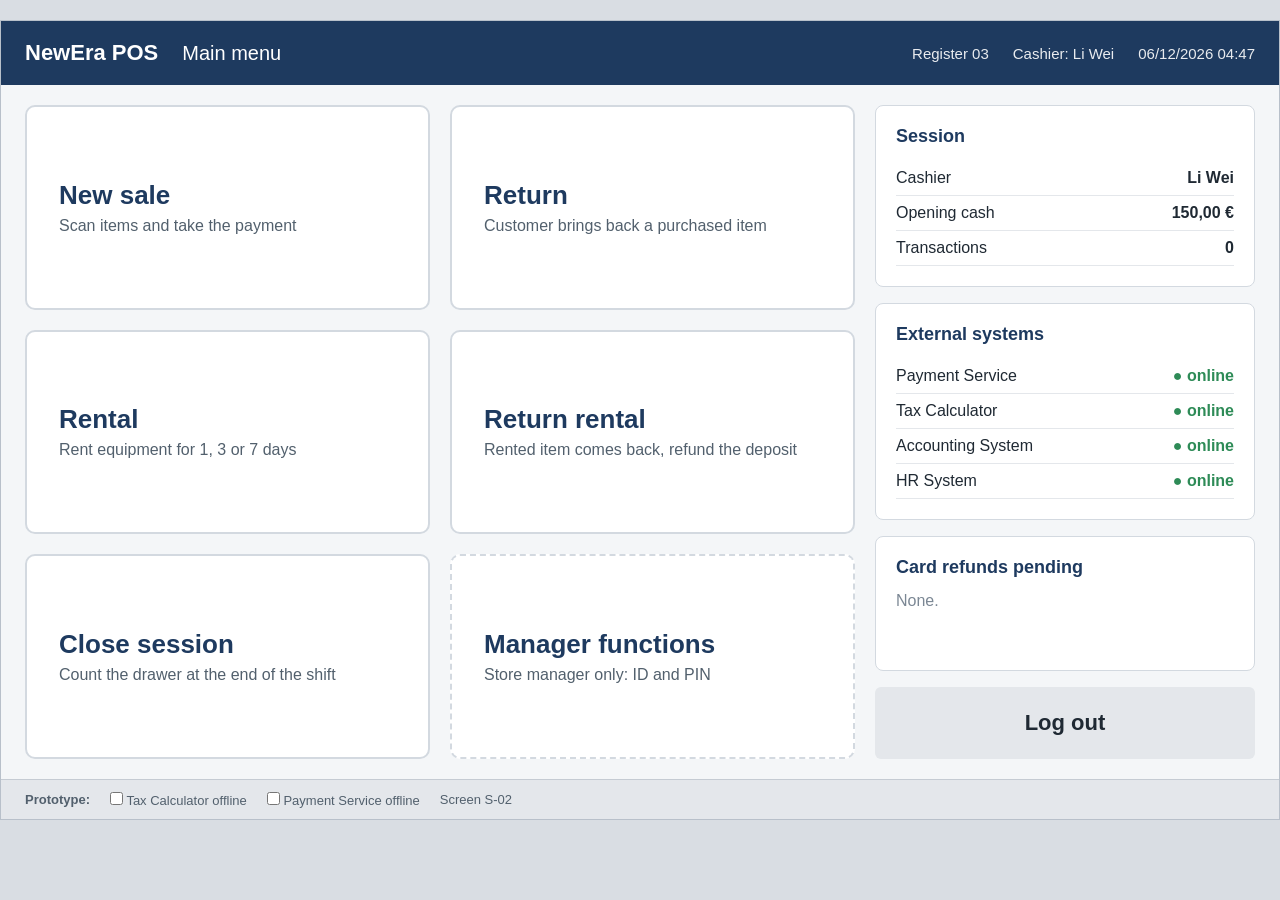
==== docs/design/prototype/manager.html @ 74904e0d "W10 - UI prototype M-01 to M-04; reorder list, sessions to review, settings, catalog import, Account" ====
<!DOCTYPE html>
<html lang="en">
<head>
  <meta charset="UTF-8">
  <title>NewEra POS - Manager functions</title>
  <link rel="stylesheet" href="styles.css">
</head>
<body>
  <div class="screen">
    <div class="topbar">
      <span class="logo">NewEra POS</span>
      <span class="title">Manager functions</span>
      <span class="info">Register 03</span>
      <span class="info" id="manager"></span>
      <span class="info" id="clock"></span>
    </div>

    <div class="main">
      <div class="left">
        <div class="tabs">
          <button class="tab selected" id="tab-1" onclick="show(1)">Reorder and stock check</button>
          <button class="tab" id="tab-2" onclick="show(2)">Sessions to review</button>
          <button class="tab" id="tab-3" onclick="show(3)">Settings</button>
          <button class="tab" id="tab-4" onclick="show(4)">Catalog import</button>
        </div>

        <!-- M-01: FR-68, FR-19, BR-09 -->
        <div class="panel grow" id="m-1">
          <h2>Products to reorder or to check</h2>
          <table>
            <thead>
              <tr><th>Item ID</th><th>Description</th><th class="num">Stock</th><th class="num">Threshold</th><th>Why</th></tr>
            </thead>
            <tbody>
              <tr><td>1003</td><td>Wood screws 4x40 (box 200)</td><td class="num">8</td><td class="num">10</td><td>Below the reorder threshold</td></tr>
              <tr><td>1005</td><td>Work gloves</td><td class="num">0</td><td class="num">10</td><td>Stock check: 3 sold that were not in stock</td></tr>
            </tbody>
          </table>
        </div>

        <!-- M-02: FR-74, FR-75, BR-17 -->
        <div class="panel grow hidden" id="m-2">
          <h2>Sessions with a cash difference larger than 5,00 €</h2>
          <div id="sessions"></div>
          <div id="review-msg" class="msg msg-ok hidden" style="margin-top:12px"></div>
        </div>

        <!-- M-03: FR-69, FR-70, IR-05, IR-09 -->
        <div class="panel grow hidden" id="m-3">
          <h2>Default tax rate</h2>
          <div class="row">
            <div class="field"><label for="rate">Default tax rate (%)</label><input id="rate" type="text" value="21"></div>
            <div class="field" style="flex:0"><button class="btn btn-primary" onclick="saveRate()">Save</button></div>
          </div>
          <div id="rate-msg" class="msg hidden"></div>

          <h2 style="margin-top:24px">Disable an employee in the local list</h2>
          <div class="row">
            <div class="field"><label for="emp">Employee ID</label><input id="emp" type="text" placeholder="E-1055"></div>
            <div class="field" style="flex:0"><button class="btn btn-danger" onclick="disableEmployee()">Disable</button></div>
          </div>
          <div id="emp-msg" class="msg hidden"></div>
        </div>

        <!-- M-04: IR-17 -->
        <div class="panel grow hidden" id="m-4">
          <h2>Import the product catalog</h2>
          <div class="field">
            <label for="file">Catalog file from the back-office system</label>
            <select id="file">
              <option value="ok">catalog_2026-11-16.csv</option>
              <option value="bad">catalog_2026-11-15.csv</option>
            </select>
          </div>
          <button class="btn btn-primary" onclick="importCatalog()">Import</button>
          <div id="import-msg" class="msg hidden" style="margin-top:16px"></div>
        </div>
      </div>

      <div class="right">
        <div class="panel">
          <h2>Accounting System queue</h2>
          <div class="status-list">
            <div><span>Records waiting</span><strong>3</strong></div>
            <div><span>Oldest record waiting for</span><strong>12 min</strong></div>
          </div>
          <p style="font-size:13px; color:#52606d; margin-top:8px">A warning is shown when the oldest record waits longer than 1 hour (FR-76).</p>
        </div>

        <div id="db-warn" class="msg msg-warn hidden">
          Store database not available. Settings and the catalog can be changed only when the register is connected.
        </div>

        <div style="flex:1"></div>

        <a class="btn btn-big" href="menu.html" onclick="setSetting('manager', '')">Back to menu</a>
      </div>
    </div>

    <div class="demo">
      <strong>Prototype:</strong>
      <label><input type="checkbox" id="db-toggle" onchange="setFlag('db_offline', this.checked); render()"> Store database offline</label>
      <span>Screens M-01 to M-04, opened after D-01. Each action uses the manager ID and PIN given in D-01.</span>
    </div>
  </div>

  <script src="app.js"></script>
  <script>
    var manager = getSetting("manager", "");
    if (!manager) window.location.href = "menu.html";   // opened without D-01
    document.getElementById("manager").textContent = "Store manager: " + manager;

    function show(n) {
      [1, 2, 3, 4].forEach(function (i) {
        document.getElementById("tab-" + i).classList.toggle("selected", i === n);
        document.getElementById("m-" + i).classList.toggle("hidden", i !== n);
      });
    }

    function message(id, kind, text) {
      var el = document.getElementById(id);
      el.className = "msg msg-" + kind;
      el.textContent = text;
    }

    function now() {
      return new Date().toLocaleTimeString("en-GB", { hour: "2-digit", minute: "2-digit" });
    }

    // listSessionsToReview(), confirmSessionReview(sessionID, managerID, pin, reason)
    function sessionList() {
      var list = getList("sessions_review");
      if (!list) {
        list = [{ who: "Marta Ruiz", when: "yesterday 21:10", diff: -7.40 }];
        setList("sessions_review", list);
      }
      return list;
    }

    function drawSessions() {
      var list = sessionList();
      var box = document.getElementById("sessions");
      if (list.length === 0) {
        box.innerHTML = "<p style='color:#7b8794'>No session to review.</p>";
        return;
      }
      box.innerHTML = list.map(function (s, i) {
        return "<div class='panel' style='margin-bottom:10px'>" +
          "<div class='row' style='align-items:center'><strong style='flex:1'>" + s.who + ", closed " + s.when + "</strong>" +
          "<span>Difference " + money(s.diff) + "</span></div>" +
          "<div class='row' style='margin-top:10px'><div class='field' style='margin:0'><input id='reason-" + i + "' type='text' placeholder='Reason (for example: change given twice)'></div>" +
          "<div class='field' style='flex:0; margin:0'><button class='btn btn-primary' onclick='confirmReview(" + i + ")'>Confirm review</button></div></div></div>";
      }).join("");
    }

    function confirmReview(i) {
      var reason = document.getElementById("reason-" + i).value.trim();
      if (reason === "") {
        message("review-msg", "error", "Enter the reason before you confirm the review.");
        return;
      }
      var list = sessionList();
      var s = list.splice(i, 1)[0];
      setList("sessions_review", list);
      message("review-msg", "ok", "Session of " + s.who + " reviewed by " + manager + " at " + now() + ".");
      drawSessions();
    }

    // changeDefaultTaxRate(): only while the store database is reachable (AD-05, 409)
    function saveRate() {
      var r = parseAmount(document.getElementById("rate").value);
      if (flag("db_offline")) return message("rate-msg", "error", "Store database not available. Try again when the register is connected.");
      if (r <= 0 || r >= 100) return message("rate-msg", "error", "The rate must be a number between 0 and 100.");
      message("rate-msg", "ok", "Default tax rate set to " + String(r).replace(".", ",") + " % by " + manager + " at " + now() + ".");
    }

    // disableEmployee(): FR-70
    function disableEmployee() {
      var id = document.getElementById("emp").value.trim().toUpperCase();
      var known = { "E-1042": "Li Wei", "E-1055": "Marta Ruiz" };
      if (!known[id]) return message("emp-msg", "error", "Employee " + (id || "ID") + " is not in the local employee list.");
      message("emp-msg", "ok", known[id] + " (" + id + ") disabled in the local employee list by " + manager + " at " + now() + ".");
    }

    // importCatalog(): IR-17, the previous catalog is kept when the file is not valid
    function importCatalog() {
      if (flag("db_offline")) return message("import-msg", "error", "Store database not available. The previous catalog is kept.");
      if (document.getElementById("file").value === "bad") {
        return message("import-msg", "error", "The file is not valid: row 14 has no price, row 27 has a negative stock level. Nothing was imported and the previous catalog is kept.");
      }
      message("import-msg", "ok", "Catalog imported: 1 248 products. The other registers get it at their next update.");
    }

    function render() {
      document.getElementById("db-warn").classList.toggle("hidden", !flag("db_offline"));
    }

    document.getElementById("db-toggle").checked = flag("db_offline");
    drawSessions();
    render();
  </script>
</body>
</html>
---- docs/design/prototype/styles.css ----
/* NewEra POS - UI prototype (throw-away, for usability review) */

* {
  box-sizing: border-box;
  margin: 0;
  padding: 0;
}

body {
  font-family: "Segoe UI", Arial, sans-serif;
  background: #d9dde3;
  color: #1f2933;
  font-size: 16px;
}

/* fixed size, like the screen of the register */
.screen {
  width: 1280px;
  height: 800px;
  margin: 20px auto;
  background: #f4f6f8;
  display: flex;
  flex-direction: column;
  border: 1px solid #b8c0ca;
}

/* ---------- top bar ---------- */

.topbar {
  height: 64px;
  background: #1e3a5f;
  color: #ffffff;
  display: flex;
  align-items: center;
  padding: 0 24px;
  gap: 24px;
}

.topbar .logo {
  font-size: 22px;
  font-weight: bold;
}

.topbar .title {
  font-size: 20px;
  flex: 1;
}

.topbar .info {
  font-size: 15px;
  opacity: 0.9;
}

/* ---------- main area ---------- */

.main {
  flex: 1;
  display: flex;
  gap: 20px;
  padding: 20px 24px;
  overflow: hidden;
}

.left {
  flex: 1;
  display: flex;
  flex-direction: column;
  gap: 16px;
}

.right {
  width: 380px;
  display: flex;
  flex-direction: column;
  gap: 16px;
}

.panel {
  background: #ffffff;
  border: 1px solid #d3d9e0;
  border-radius: 8px;
  padding: 20px;
}

.panel h2 {
  font-size: 18px;
  margin-bottom: 14px;
  color: #1e3a5f;
}

.grow {
  flex: 1;
  overflow: auto;
}

/* ---------- form fields ---------- */

label {
  display: block;
  font-size: 14px;
  color: #52606d;
  margin-bottom: 6px;
}

input,
select {
  width: 100%;
  height: 52px;
  font-size: 20px;
  padding: 0 14px;
  border: 2px solid #b8c0ca;
  border-radius: 6px;
  background: #ffffff;
}

input:focus,
select:focus {
  outline: none;
  border-color: #2f6fb3;
}

.field {
  margin-bottom: 16px;
}

.row {
  display: flex;
  gap: 12px;
  align-items: flex-end;
}

.row .field {
  flex: 1;
}

/* ---------- buttons ---------- */

.btn {
  display: inline-flex;
  align-items: center;
  justify-content: center;
  height: 56px;
  padding: 0 24px;
  font-size: 18px;
  font-weight: bold;
  border: none;
  border-radius: 6px;
  cursor: pointer;
  text-decoration: none;
  background: #e4e7eb;
  color: #1f2933;
}

.btn:hover {
  filter: brightness(0.95);
}

.btn-primary {
  background: #2f6fb3;
  color: #ffffff;
}

.btn-ok {
  background: #2e8b57;
  color: #ffffff;
}

.btn-danger {
  background: #c0392b;
  color: #ffffff;
}

.btn-big {
  height: 72px;
  font-size: 22px;
  width: 100%;
}

.btn[disabled] {
  background: #c5cbd3;
  color: #7b8794;
  cursor: not-allowed;
}

.btn-group {
  display: flex;
  gap: 12px;
}

.btn-group .btn {
  flex: 1;
}

/* ---------- tables ---------- */

table {
  width: 100%;
  border-collapse: collapse;
  font-size: 17px;
}

th {
  text-align: left;
  font-size: 14px;
  color: #52606d;
  border-bottom: 2px solid #d3d9e0;
  padding: 8px;
}

td {
  padding: 12px 8px;
  border-bottom: 1px solid #e4e7eb;
}

.num {
  text-align: right;
}

.remove {
  color: #c0392b;
  cursor: pointer;
  font-weight: bold;
  background: none;
  border: none;
  font-size: 18px;
}

/* ---------- totals ---------- */

.totals div {
  display: flex;
  justify-content: space-between;
  padding: 6px 0;
  font-size: 18px;
}

.totals .total {
  border-top: 2px solid #1e3a5f;
  margin-top: 8px;
  padding-top: 12px;
  font-size: 28px;
  font-weight: bold;
  color: #1e3a5f;
}

/* ---------- messages ---------- */

.msg {
  padding: 12px 16px;
  border-radius: 6px;
  font-size: 16px;
}

.msg-warn {
  background: #fff4d6;
  border-left: 6px solid #e0a100;
}

.msg-error {
  background: #fde2e0;
  border-left: 6px solid #c0392b;
}

.msg-ok {
  background: #dff3e6;
  border-left: 6px solid #2e8b57;
}

.msg-info {
  background: #e3eefa;
  border-left: 6px solid #2f6fb3;
}

.hidden {
  display: none !important;
}

/* ---------- status badges ---------- */

.badge {
  display: inline-block;
  padding: 3px 10px;
  border-radius: 12px;
  font-size: 13px;
  font-weight: bold;
}

.badge-available {
  background: #dff3e6;
  color: #1e6b40;
}

.badge-rented {
  background: #fde2e0;
  color: #9b2c20;
}

.badge-maintenance {
  background: #fff4d6;
  color: #8a6400;
}

/* ---------- login ---------- */

.center {
  flex: 1;
  display: flex;
  align-items: center;
  justify-content: center;
}

.login-box {
  width: 460px;
}

/* ---------- main menu ---------- */

.tiles {
  display: grid;
  grid-template-columns: 1fr 1fr;
  gap: 20px;
  flex: 1;
}

.tile {
  background: #ffffff;
  border: 2px solid #d3d9e0;
  border-radius: 10px;
  display: flex;
  flex-direction: column;
  justify-content: center;
  padding: 0 32px;
  text-decoration: none;
  color: #1f2933;
}

.tile:hover {
  border-color: #2f6fb3;
}

.tile .tile-title {
  font-size: 30px;
  font-weight: bold;
  color: #1e3a5f;
}

.tile .tile-text {
  font-size: 16px;
  color: #52606d;
  margin-top: 6px;
}

.status-list div {
  display: flex;
  justify-content: space-between;
  padding: 8px 0;
  border-bottom: 1px solid #e4e7eb;
}

.dot {
  font-weight: bold;
}

.dot-on {
  color: #2e8b57;
}

.dot-off {
  color: #c0392b;
}

/* ---------- payment ---------- */

.tenders {
  display: flex;
  gap: 12px;
  margin-bottom: 16px;
}

.tender {
  flex: 1;
  height: 72px;
  font-size: 20px;
  font-weight: bold;
  border: 2px solid #b8c0ca;
  border-radius: 8px;
  background: #ffffff;
  cursor: pointer;
}

.tender.selected {
  border-color: #2f6fb3;
  background: #e3eefa;
  color: #1e3a5f;
}

.tender small {
  display: block;
  font-size: 12px;
  font-weight: normal;
  color: #52606d;
}

.quick {
  display: flex;
  gap: 10px;
  margin-bottom: 16px;
}

.quick .btn {
  flex: 1;
  height: 48px;
}

.change {
  font-size: 32px;
  font-weight: bold;
  color: #2e8b57;
}

/* ---------- receipt ---------- */

.receipt {
  width: 360px;
  margin: 0 auto;
  background: #ffffff;
  border: 1px dashed #9aa5b1;
  padding: 24px;
  font-family: "Courier New", monospace;
  font-size: 14px;
}

.receipt h3 {
  text-align: center;
  margin-bottom: 4px;
}

.receipt .center-text {
  text-align: center;
}

.receipt hr {
  border: none;
  border-top: 1px dashed #9aa5b1;
  margin: 10px 0;
}

.receipt .line {
  display: flex;
  justify-content: space-between;
}

.receipt .bold {
  font-weight: bold;
  font-size: 16px;
}

/* ---------- prototype controls (not part of the real UI) ---------- */

.demo {
  height: 40px;
  background: #e4e7eb;
  border-top: 1px solid #c5cbd3;
  display: flex;
  align-items: center;
  gap: 20px;
  padding: 0 24px;
  font-size: 13px;
  color: #52606d;
}

.demo label {
  display: inline;
  font-size: 13px;
  margin: 0;
}

.demo input {
  width: auto;
  height: auto;
}

.demo a {
  color: #2f6fb3;
}

@media print {
  body {
    background: #ffffff;
  }

  .topbar,
  .demo,
  .no-print {
    display: none;
  }

  .screen {
    border: none;
  }
}

/* ---------- barcode scanner (simulated) ---------- */

.scan-overlay {
  position: fixed;
  inset: 0;
  background: rgba(15, 25, 40, 0.6);
  display: flex;
  align-items: center;
  justify-content: center;
  z-index: 100;
}

.scan-box {
  width: 560px;
  background: #ffffff;
  border-radius: 8px;
  padding: 24px;
  display: flex;
  flex-direction: column;
  gap: 16px;
}

.scan-view {
  height: 220px;
  background: #1f2933;
  border-radius: 6px;
  display: flex;
  flex-direction: column;
  align-items: center;
  justify-content: center;
  gap: 14px;
  color: #cbd2d9;
}

.scan-frame {
  position: relative;
  width: 300px;
  height: 130px;
  border: 3px solid #cbd2d9;
  border-radius: 6px;
  overflow: hidden;
}

.scan-laser {
  position: absolute;
  left: 0;
  right: 0;
  height: 2px;
  background: #e12d39;
  box-shadow: 0 0 8px #e12d39;
  animation: scan-move 1.6s ease-in-out infinite alternate;
}

@keyframes scan-move {
  from { top: 8px; }
  to { top: 118px; }
}

.scan-ok .scan-frame {
  border-color: #3ebd93;
}

.scan-ok .scan-laser {
  display: none;
}

.scan-ok p {
  color: #3ebd93;
  font-weight: bold;
}

.scan-hint {
  font-size: 13px;
  color: #52606d;
}

.scan-codes {
  display: grid;
  grid-template-columns: 1fr 1fr;
  gap: 8px;
  max-height: 220px;
  overflow-y: auto;
}

.scan-code {
  display: flex;
  flex-direction: column;
  align-items: flex-start;
  gap: 2px;
  padding: 10px 12px;
  border: 1px solid #b8c0ca;
  border-radius: 6px;
  background: #f4f6f8;
  font-family: inherit;
  font-size: 15px;
  cursor: pointer;
  text-align: left;
}

.scan-code:hover {
  border-color: #1e3a5f;
  background: #e4ecf5;
}

.scan-code .bars {
  width: 100%;
  height: 22px;
  background: repeating-linear-gradient(90deg, #1f2933 0 2px, transparent 2px 4px, #1f2933 4px 5px, transparent 5px 8px);
  margin-bottom: 4px;
}

.scan-code small {
  color: #52606d;
  font-size: 12px;
}

/* ---------- W10: menu with six tiles, manager screens, small buttons ---------- */

.tiles-6 {
  grid-template-rows: repeat(3, 1fr);
}

.tiles-6 .tile .tile-title {
  font-size: 26px;
}

.tile-manager {
  border-style: dashed;
}

.btn-small {
  height: 40px;
  padding: 0 14px;
  font-size: 15px;
}

.tabs {
  display: flex;
  gap: 8px;
}

.tab {
  flex: 1;
  height: 52px;
  font-size: 16px;
  font-weight: bold;
  border: 2px solid #b8c0ca;
  border-radius: 8px;
  background: #ffffff;
  cursor: pointer;
}

.tab.selected {
  border-color: #2f6fb3;
  background: #e3eefa;
  color: #1e3a5f;
}

textarea {
  width: 100%;
  min-height: 70px;
  font-size: 17px;
  font-family: inherit;
  padding: 10px 14px;
  border: 2px solid #b8c0ca;
  border-radius: 6px;
}

td select {
  height: 40px;
  font-size: 15px;
}

.msg .btn-group {
  margin-top: 10px;
}
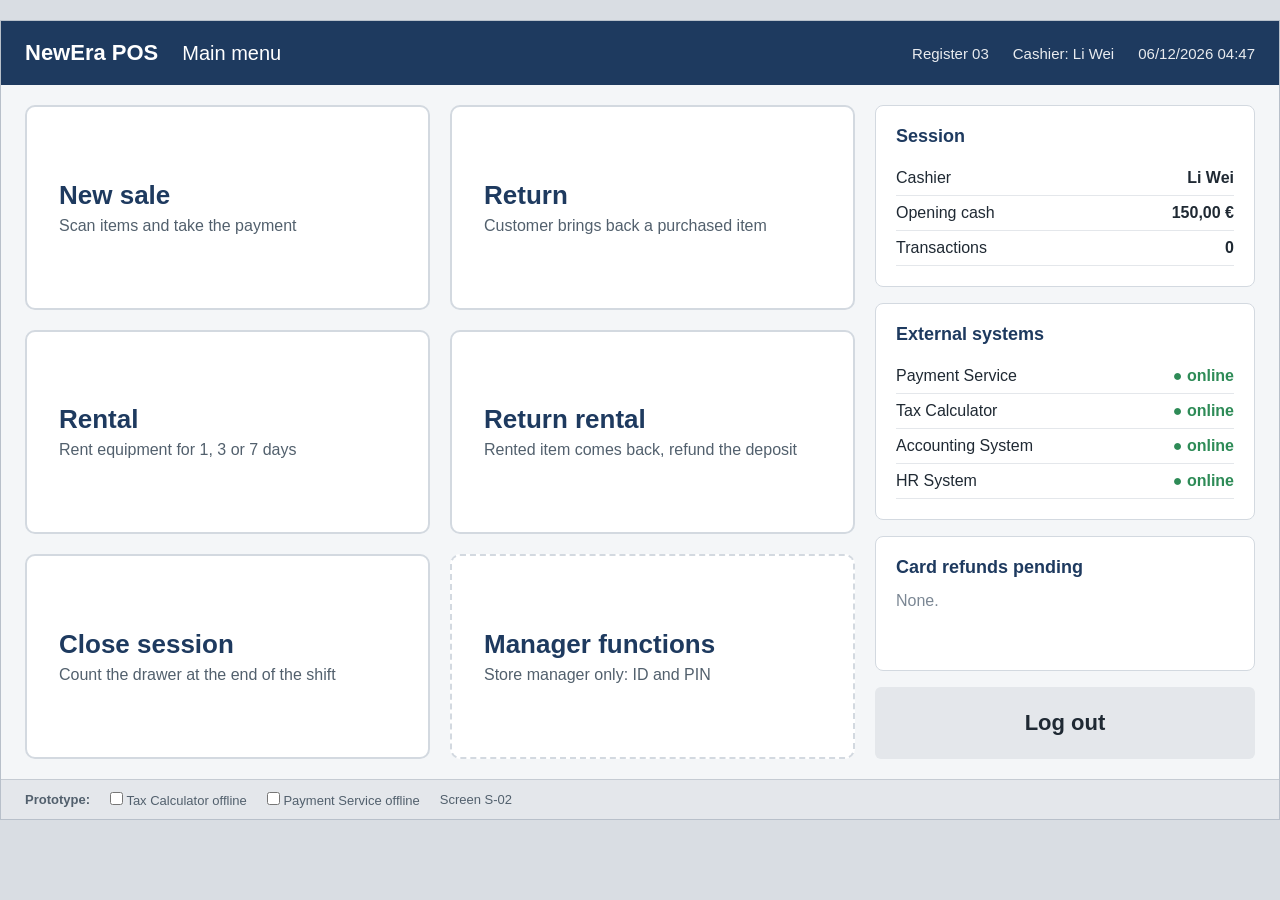
==== commit 529a8a6b: "W10 - UI prototype M-01 to M-06; screen IDs as in ui_design.md §1.4, M-03 and M-05 in Settings, M-06" ====
--- a/docs/design/prototype/manager.html
+++ b/docs/design/prototype/manager.html
@@ -24,7 +24,7 @@
           <button class="tab" id="tab-4" onclick="show(4)">Catalog import</button>
         </div>
 
-        <!-- M-01: FR-68, FR-19, BR-09 -->
+        <!-- M-01: FR-68, FR-19, BR-09 (the rental conflicts of M-01 are not shown) -->
         <div class="panel grow" id="m-1">
           <h2>Products to reorder or to check</h2>
           <table>
@@ -45,7 +45,7 @@
           <div id="review-msg" class="msg msg-ok hidden" style="margin-top:12px"></div>
         </div>
 
-        <!-- M-03: FR-69, FR-70, IR-05, IR-09 -->
+        <!-- Settings tab: M-03 (FR-69, IR-05) and M-05 (FR-70, IR-09) -->
         <div class="panel grow hidden" id="m-3">
           <h2>Default tax rate</h2>
           <div class="row">
@@ -54,6 +54,7 @@
           </div>
           <div id="rate-msg" class="msg hidden"></div>
 
+          <!-- M-05 -->
           <h2 style="margin-top:24px">Disable an employee in the local list</h2>
           <div class="row">
             <div class="field"><label for="emp">Employee ID</label><input id="emp" type="text" placeholder="E-1055"></div>
@@ -78,6 +79,7 @@
       </div>
 
       <div class="right">
+        <!-- M-06: FR-76 -->
         <div class="panel">
           <h2>Accounting System queue</h2>
           <div class="status-list">
@@ -100,7 +102,7 @@
     <div class="demo">
       <strong>Prototype:</strong>
       <label><input type="checkbox" id="db-toggle" onchange="setFlag('db_offline', this.checked); render()"> Store database offline</label>
-      <span>Screens M-01 to M-04, opened after D-01. Each action uses the manager ID and PIN given in D-01.</span>
+      <span>Screens M-01 to M-06, opened after D-01 (M-03 and M-05 in Settings, M-06 on the right). Each action uses the manager ID and PIN given in D-01.</span>
     </div>
   </div>
 
